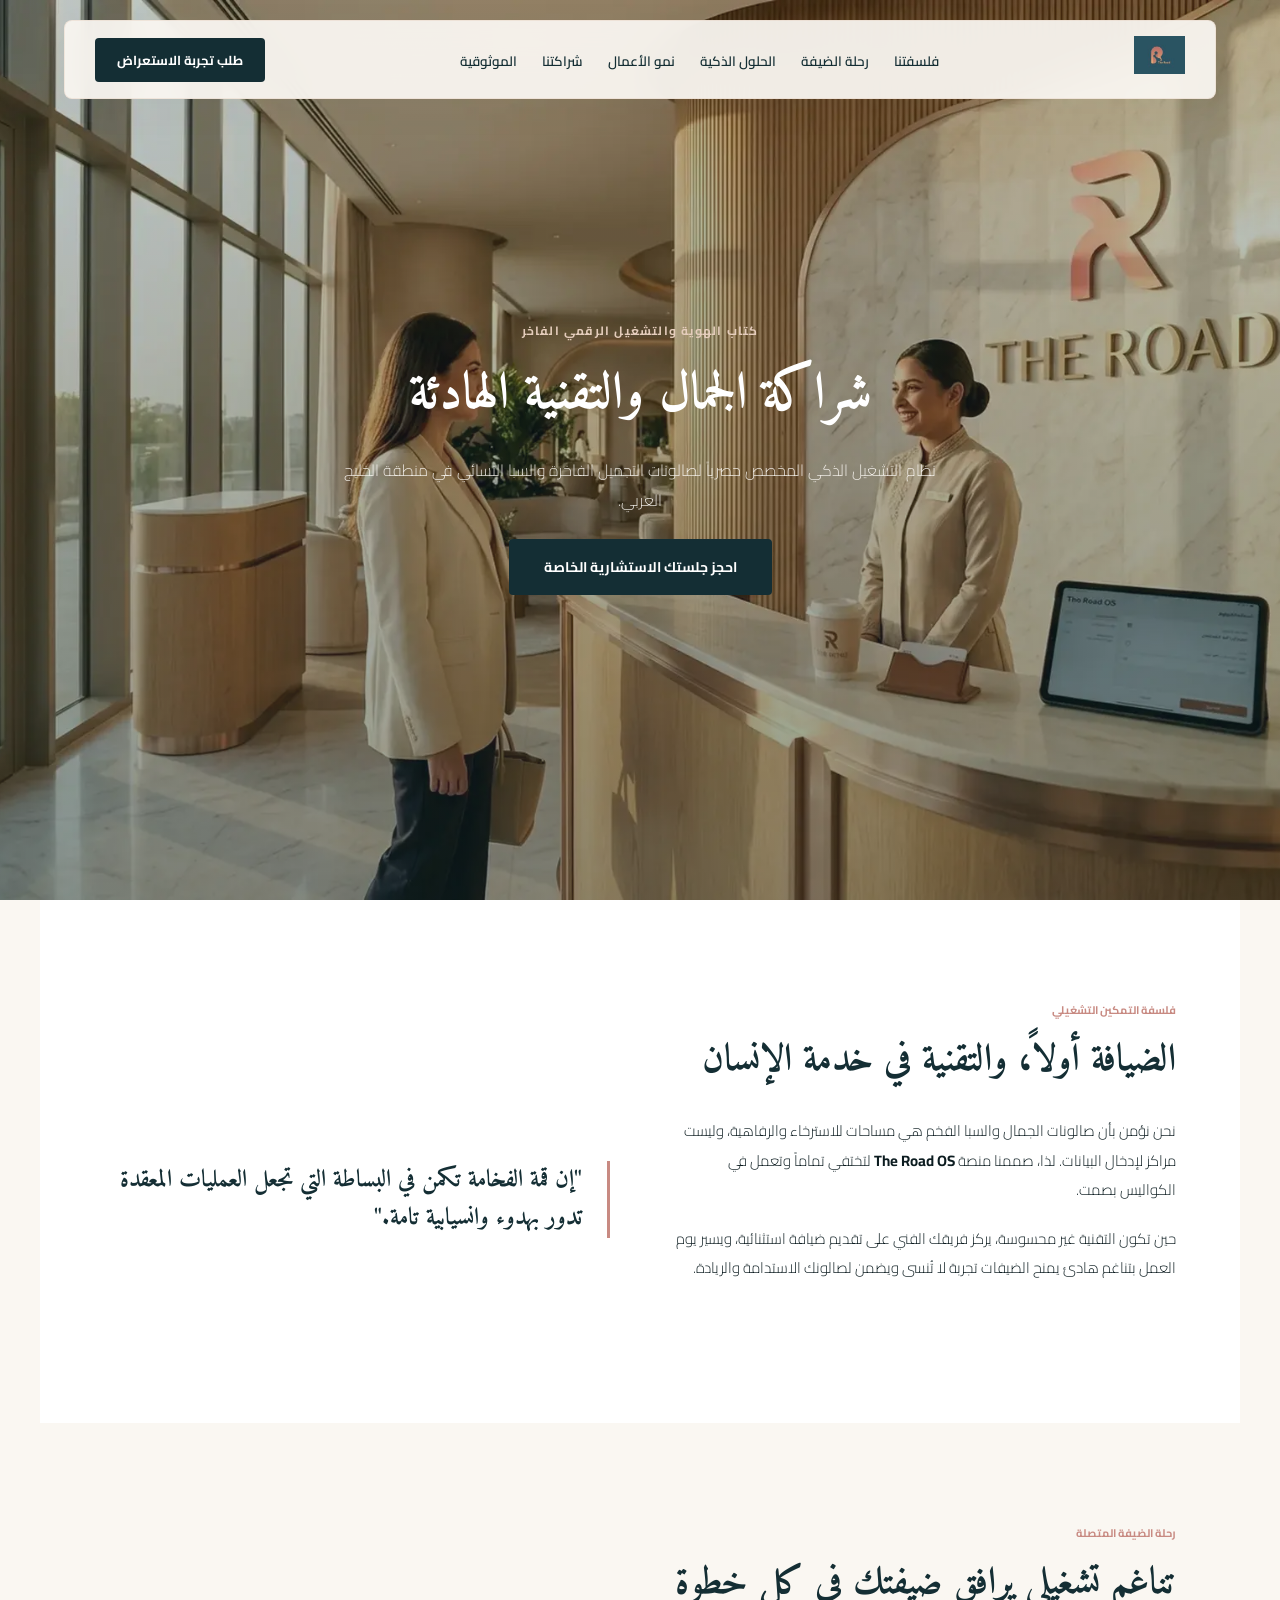
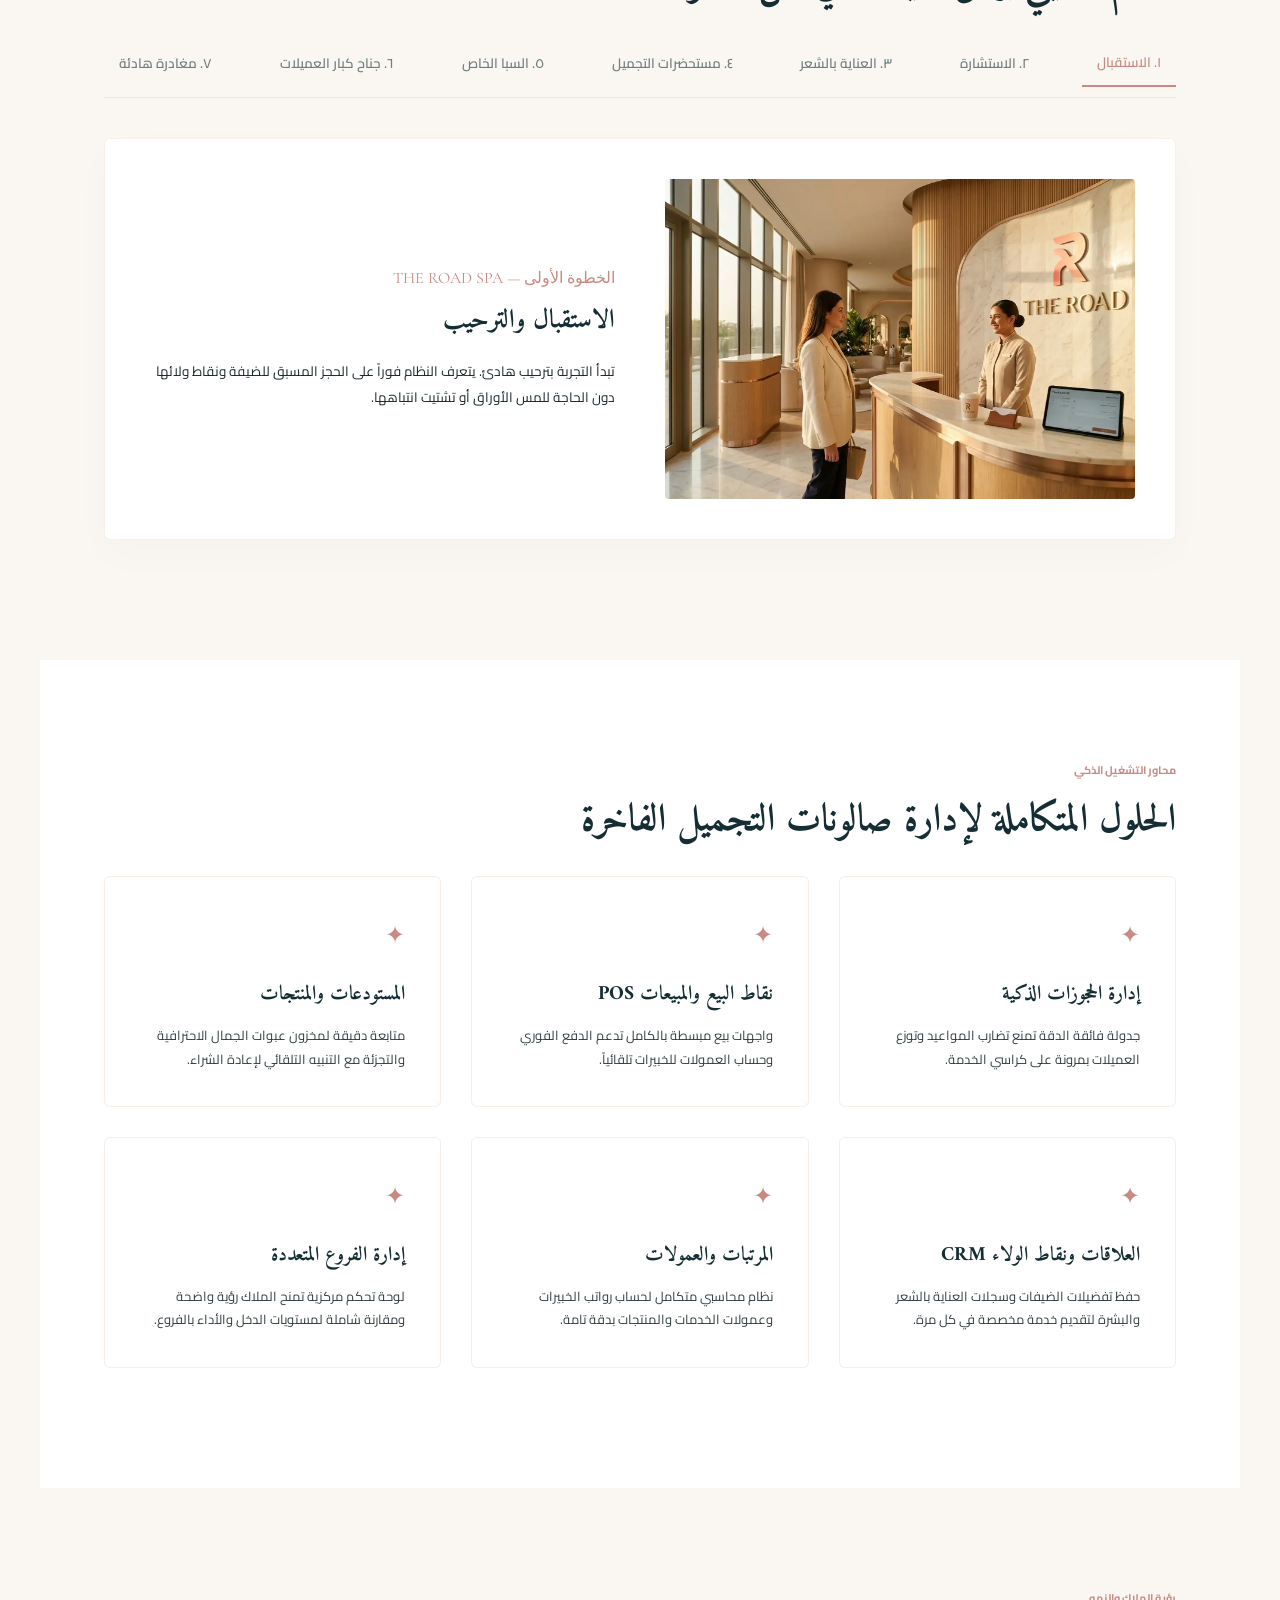
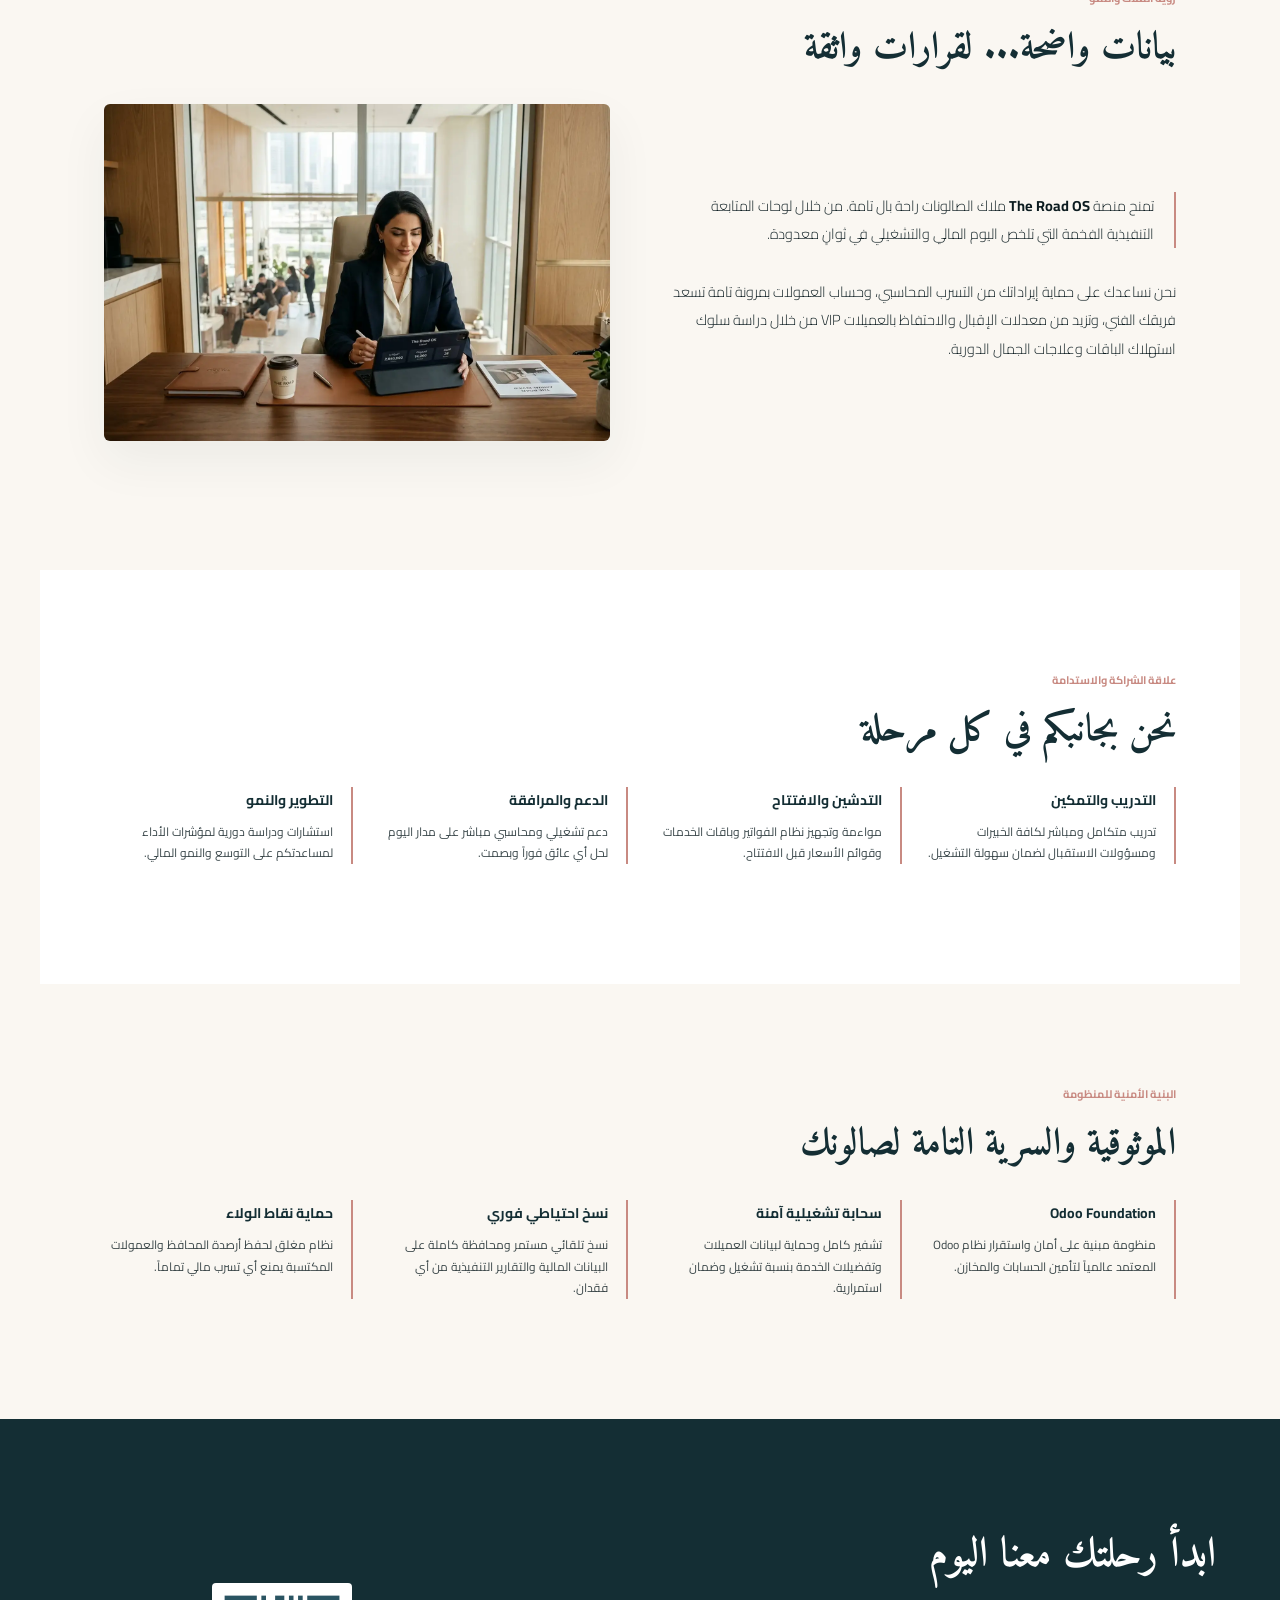
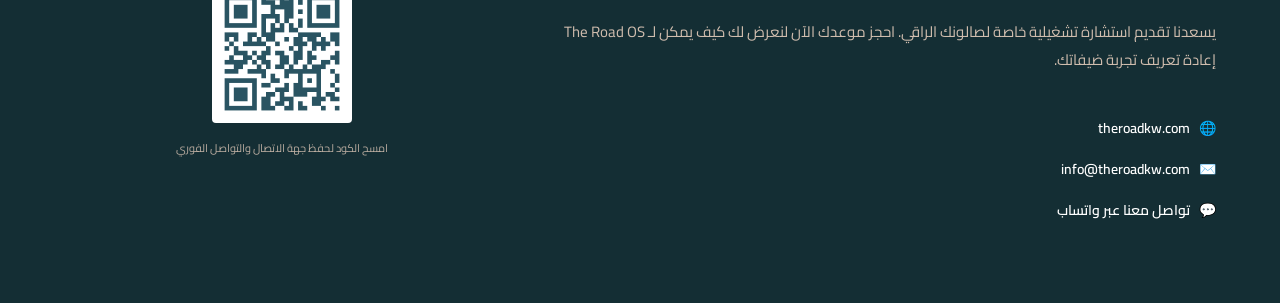
==== index.html @ 320a29df "Initialize The Road OS Release Candidate 1 and Brand Book" ====
<!DOCTYPE html>
<html lang="ar" dir="rtl">
<head>
  <meta charset="UTF-8">
  <title>منصة الطريق | The Road OS — الحل التقني الفاخر لإدارة الصالونات</title>
  <meta name="viewport" content="width=device-width, initial-scale=1.0">
  <meta name="description" content="منصة الطريق (The Road OS) هي الشريك التشغيلي والتقني الفاخر المخصص حصرياً لصالونات التجميل الراقية ومراكز السبا النسائية في الخليج.">
  <link rel="stylesheet" href="style.css">
</head>
<body>

  <!-- FLOATING NAVIGATION HEADER -->
  <header class="site-header">
    <a href="#" class="logo-link">
      <img src="assets/logo.jpg" alt="منصة الطريق (The Road Logo)">
    </a>
    
    <nav>
      <ul class="nav-menu">
        <li><a href="#philosophy" class="nav-link">فلسفتنا</a></li>
        <li><a href="#journey" class="nav-link">رحلة الضيفة</a></li>
        <li><a href="#solutions" class="nav-link">الحلول الذكية</a></li>
        <li><a href="#growth" class="nav-link">نمو الأعمال</a></li>
        <li><a href="#partnership" class="nav-link">شراكتنا</a></li>
        <li><a href="#trust" class="nav-link">الموثوقية</a></li>
      </ul>
    </nav>
    
    <a href="#contact" class="cta-btn">طلب تجربة الاستعراض</a>
  </header>

  <!-- 01 | LANDING HERO -->
  <section class="hero-section">
    <img src="assets/hero/the_road_flagship_reception_master.webp" alt="The Road Flagship Lobby" class="hero-bg-img">
    <div class="hero-overlay"></div>
    
    <div class="hero-content-box">
      <div class="hero-badge">كتاب الهوية والتشغيل الرقمي الفاخر</div>
      <h1 class="hero-title">شراكة الجمال والتقنية الهادئة</h1>
      <p class="hero-subtitle">
        نظام التشغيل الذكي المخصص حصرياً لصالونات التجميل الفاخرة والسبا النسائي في منطقة الخليج العربي.
      </p>
      <a href="#contact" class="cta-btn" style="padding: 15px 35px; font-size: 14px;">احجز جلستك الاستشارية الخاصة</a>
    </div>
  </section>

  <!-- 02 | OUR PHILOSOPHY -->
  <section id="philosophy" class="section-wrapper" style="background-color: var(--color-white);">
    <span class="section-badge">فلسفة التمكين التشغيلي</span>
    <h2 class="section-title">الضيافة أولاً، والتقنية في خدمة الإنسان</h2>
    
    <div class="philosophy-layout">
      <div class="philosophy-text-block">
        <p>
          نحن نؤمن بأن صالونات الجمال والسبا الفخم هي مساحات للاسترخاء والرفاهية، وليست مراكز لإدخال البيانات. لذا، صممنا منصة <strong>The Road OS</strong> لتختفي تماماً وتعمل في الكواليس بصمت.
        </p>
        <p>
          حين تكون التقنية غير محسوسة، يركز فريقك الفني على تقديم ضيافة استثنائية، ويسير يوم العمل بتناغم هادئ يمنح الضيفات تجربة لا تُنسى ويضمن لصالونك الاستدامة والريادة.
        </p>
      </div>
      
      <div class="philosophy-text-block">
        <p class="philosophy-quote">
          "إن قمة الفخامة تكمن في البساطة التي تجعل العمليات المعقدة تدور بهدوء وانسيابية تامة."
        </p>
      </div>
    </div>
  </section>

  <!-- 03 | GUEST JOURNEY -->
  <section id="journey" class="section-wrapper">
    <span class="section-badge">رحلة الضيفة المتصلة</span>
    <h2 class="section-title">تناغم تشغيلي يرافق ضيفتك في كل خطوة</h2>
    
    <!-- INTERACTIVE SELECTORS -->
    <div class="journey-tabs-nav">
      <button class="journey-tab-btn active" onclick="showJourneyStep(1)">١. الاستقبال</button>
      <button class="journey-tab-btn" onclick="showJourneyStep(2)">٢. الاستشارة</button>
      <button class="journey-tab-btn" onclick="showJourneyStep(3)">٣. العناية بالشعر</button>
      <button class="journey-tab-btn" onclick="showJourneyStep(4)">٤. مستحضرات التجميل</button>
      <button class="journey-tab-btn" onclick="showJourneyStep(5)">٥. السبا الخاص</button>
      <button class="journey-tab-btn" onclick="showJourneyStep(6)">٦. جناح كبار العميلات</button>
      <button class="journey-tab-btn" onclick="showJourneyStep(7)">٧. مغادرة هادئة</button>
    </div>
    
    <!-- DYNAMIC CARD VIEW -->
    <div class="journey-content-card" id="journey-card">
      <img src="assets/hero/the_road_flagship_reception_master.webp" alt="Lobby Step" class="journey-card-img" id="journey-img">
      <div class="journey-card-text">
        <span class="journey-card-step-num" id="journey-num">الخطوة الأولى — THE ROAD SPA</span>
        <h3 class="journey-card-title" id="journey-title">الاستقبال والترحيب</h3>
        <p class="journey-card-desc" id="journey-desc">
          تبدأ التجربة بترحيب هادئ. يتعرف النظام فوراً على الحجز المسبق للضيفة ونقاط ولائها دون الحاجة للمس الأوراق أو تشتيت انتباهها.
        </p>
      </div>
    </div>
  </section>

  <!-- 04 | SOLUTIONS -->
  <section id="solutions" class="section-wrapper" style="background-color: var(--color-white);">
    <span class="section-badge">محاور التشغيل الذكي</span>
    <h2 class="section-title">الحلول المتكاملة لإدارة صالونات التجميل الفاخرة</h2>
    
    <div class="solutions-grid">
      <div class="solution-card">
        <span class="solution-icon">✦</span>
        <h3 class="solution-card-title">إدارة الحجوزات الذكية</h3>
        <p class="solution-card-desc">جدولة فائقة الدقة تمنع تضارب المواعيد وتوزع العميلات بمرونة على كراسي الخدمة.</p>
      </div>
      <div class="solution-card">
        <span class="solution-icon">✦</span>
        <h3 class="solution-card-title">نقاط البيع والمبيعات POS</h3>
        <p class="solution-card-desc">واجهات بيع مبسطة بالكامل تدعم الدفع الفوري وحساب العمولات للخبيرات تلقائياً.</p>
      </div>
      <div class="solution-card">
        <span class="solution-icon">✦</span>
        <h3 class="solution-card-title">المستودعات والمنتجات</h3>
        <p class="solution-card-desc">متابعة دقيقة لمخزون عبوات الجمال الاحترافية والتجزئة مع التنبيه التلقائي لإعادة الشراء.</p>
      </div>
      <div class="solution-card">
        <span class="solution-icon">✦</span>
        <h3 class="solution-card-title">العلاقات ونقاط الولاء CRM</h3>
        <p class="solution-card-desc">حفظ تفضيلات الضيفات وسجلات العناية بالشعر والبشرة لتقديم خدمة مخصصة في كل مرة.</p>
      </div>
      <div class="solution-card">
        <span class="solution-icon">✦</span>
        <h3 class="solution-card-title">المرتبات والعمولات</h3>
        <p class="solution-card-desc">نظام محاسبي متكامل لحساب رواتب الخبيرات وعمولات الخدمات والمنتجات بدقة تامة.</p>
      </div>
      <div class="solution-card">
        <span class="solution-icon">✦</span>
        <h3 class="solution-card-title">إدارة الفروع المتعددة</h3>
        <p class="solution-card-desc">لوحة تحكم مركزية تمنح الملاك رؤية واضحة ومقارنة شاملة لمستويات الدخل والأداء بالفروع.</p>
      </div>
    </div>
  </section>

  <!-- 05 | BUSINESS GROWTH -->
  <section id="growth" class="section-wrapper">
    <span class="section-badge">رؤية الملاك والنمو</span>
    <h2 class="section-title">بيانات واضحة... لقرارات واثقة</h2>
    
    <div class="growth-layout">
      <div class="growth-text-block">
        <div class="growth-story">
          <p>
            تمنح منصة <strong>The Road OS</strong> ملاك الصالونات راحة بال تامة. من خلال لوحات المتابعة التنفيذية الفخمة التي تلخص اليوم المالي والتشغيلي في ثوانٍ معدودة.
          </p>
        </div>
        <p>
          نحن نساعدك على حماية إيراداتك من التسرب المحاسبي، وحساب العمولات بمرونة تامة تسعد فريقك الفني، وتزيد من معدلات الإقبال والاحتفاظ بالعميلات VIP من خلال دراسة سلوك استهلاك الباقات وعلاجات الجمال الدورية.
        </p>
      </div>
      
      <div class="growth-text-block">
        <img src="assets/hero/TR_HERO_04_Executive_Review_v1.webp" alt="The Road Executive Dashboard Review" style="width: 100%; border-radius: 6px; box-shadow: 0 20px 50px rgba(20, 46, 52, 0.06);">
      </div>
    </div>
  </section>

  <!-- 06 | PARTNERSHIP -->
  <section id="partnership" class="section-wrapper" style="background-color: var(--color-white);">
    <span class="section-badge">علاقة الشراكة والاستدامة</span>
    <h2 class="section-title">نحن بجانبكم في كل مرحلة</h2>
    
    <div class="blocks-grid">
      <div class="block-item">
        <h3 class="block-title">التدريب والتمكين</h3>
        <p class="block-desc">تدريب متكامل ومباشر لكافة الخبيرات ومسؤولات الاستقبال لضمان سهولة التشغيل.</p>
      </div>
      <div class="block-item">
        <h3 class="block-title">التدشين والافتتاح</h3>
        <p class="block-desc">مواءمة وتجهيز نظام الفواتير وباقات الخدمات وقوائم الأسعار قبل الافتتاح.</p>
      </div>
      <div class="block-item">
        <h3 class="block-title">الدعم والمرافقة</h3>
        <p class="block-desc">دعم تشغيلي ومحاسبي مباشر على مدار اليوم لحل أي عائق فوراً وبصمت.</p>
      </div>
      <div class="block-item">
        <h3 class="block-title">التطوير والنمو</h3>
        <p class="block-desc">استشارات ودراسة دورية لمؤشرات الأداء لمساعدتكم على التوسع والنمو المالي.</p>
      </div>
    </div>
  </section>

  <!-- 07 | TRUST -->
  <section id="trust" class="section-wrapper">
    <span class="section-badge">البنية الأمنية للمنظومة</span>
    <h2 class="section-title">الموثوقية والسرية التامة لصالونك</h2>
    
    <div class="blocks-grid">
      <div class="block-item">
        <h3 class="block-title">Odoo Foundation</h3>
        <p class="block-desc">منظومة مبنية على أمان واستقرار نظام Odoo المعتمد عالمياً لتأمين الحسابات والمخازن.</p>
      </div>
      <div class="block-item">
        <h3 class="block-title">سحابة تشغيلية آمنة</h3>
        <p class="block-desc">تشفير كامل وحماية لبيانات العميلات وتفضيلات الخدمة بنسبة تشغيل وضمان استمرارية.</p>
      </div>
      <div class="block-item">
        <h3 class="block-title">نسخ احتياطي فوري</h3>
        <p class="block-desc">نسخ تلقائي مستمر ومحافظة كاملة على البيانات المالية والتقارير التنفيذية من أي فقدان.</p>
      </div>
      <div class="block-item">
        <h3 class="block-title">حماية نقاط الولاء</h3>
        <p class="block-desc">نظام مغلق لحفظ أرصدة المحافظ والعمولات المكتسبة يمنع أي تسرب مالي تماماً.</p>
      </div>
    </div>
  </section>

  <!-- 08 | CONTACT FOOTER -->
  <footer id="contact" class="contact-section">
    <div class="contact-layout">
      <div class="contact-info-side">
        <h2 class="contact-title">ابدأ رحلتك معنا اليوم</h2>
        <p class="contact-subtitle">
          يسعدنا تقديم استشارة تشغيلية خاصة لصالونك الراقي. احجز موعدك الآن لنعرض لك كيف يمكن لـ The Road OS إعادة تعريف تجربة ضيفاتك.
        </p>
        
        <div class="contact-channels">
          <a href="https://theroadkw.com" class="contact-channel-item" target="_blank">
            🌐 &nbsp; theroadkw.com
          </a>
          <a href="mailto:info@theroadkw.com" class="contact-channel-item">
            ✉️ &nbsp; info@theroadkw.com
          </a>
          <a href="https://wa.me/9651234567" class="contact-channel-item" target="_blank">
            💬 &nbsp; تواصل معنا عبر واتساب
          </a>
        </div>
      </div>
      
      <div class="qr-side">
        <img src="assets/qr.png" alt="The Road Official Contact QR" class="contact-qr-img">
        <span class="qr-caption">امسح الكود لحفظ جهة الاتصال والتواصل الفوري</span>
      </div>
    </div>
  </footer>

  <!-- INTERACTIVE JS FOR SELECTING STEPS -->
  <script>
    const stepsData = {
      1: {
        num: 'الخطوة الأولى — THE ROAD SPA',
        title: 'الاستقبال والترحيب',
        desc: 'تبدأ التجربة بترحيب هادئ. يتعرف النظام فوراً على الحجز المسبق للضيفة ونقاط ولائها دون الحاجة للمس الأوراق أو تشتيت انتباهها.',
        img: 'assets/hero/the_road_flagship_reception_master.webp'
      },
      2: {
        num: 'الخطوة الثانية — THE ROAD CARE',
        title: 'الاستشارة والتقييم',
        desc: 'مراجعة سرية لتفضيلات الضيفة وعلاجات الجمال السابقة وسجلات صحة الشعر على جهاز الأيباد المحمول الخاص بمسؤولة الاستشارة.',
        img: 'assets/details/TR_Detail_03_Welcome_Folder.webp'
      },
      3: {
        num: 'الخطوة الثالثة — THE ROAD PROFESSIONAL',
        title: 'العناية الفائقة بالشعر',
        desc: 'أثناء الخدمة، يتابع مصفف الشعر تفاصيل العلاج ومستحضرات العناية بالشعر المناسبة من خلال المنظومة الرقمية غير المحسوسة.',
        img: 'assets/hero/the_road_signature_operations_master.webp'
      },
      4: {
        num: 'الخطوة الرابعة — THE ROAD BEAUTY',
        title: 'مستحضرات التجميل والعناية بالبشرة',
        desc: 'خبيرات التجميل يطلعن على تفضيلات الألوان والمنتجات التي تلائم بشرة الضيفة، لتقديم تجربة علاج متكاملة ومترابطة.',
        img: 'assets/hero/TR_HERO_05_Retail_Experience_v1.webp'
      },
      5: {
        num: 'الخطوة الخامسة — THE ROAD SPA',
        title: 'الاسترخاء في السبا النسائي',
        desc: 'جدولة دقيقة وسلسة للمساج وعلاجات الجسد تضمن للضيفة الدخول الفوري لغرف السبا دون انتظار أو احتكاك تشغيلي.',
        img: 'assets/hero/TR_HERO_03_VIP_Beauty_Suite_v1.webp'
      },
      6: {
        num: 'الخطوة السادسة — THE ROAD VIP',
        title: 'جناح كبار العميلات VIP',
        desc: 'خصوصية تامة واستثنائية لكبار العميلات في غرف تجميل مغلقة متصلة بكافة الخدمات، مع إمكانية تحديث باقة العضوية تلقائياً.',
        img: 'assets/hero/TR_HERO_03_VIP_Beauty_Suite_v1.webp'
      },
      7: {
        num: 'الخطوة السابعة — THE ROAD CARE',
        title: 'مغادرة هادئة ودفع آمن',
        desc: 'دفع سلس دون تعقيد أو طوابير طويلة. يتلقى النظام الدفع ويرسل الفاتورة إلكترونياً، مع وداع راقٍ يدعوها للزيارة القادمة.',
        img: 'assets/hero/the_road_flagship_reception_master.webp'
      }
    };

    function showJourneyStep(stepId) {
      // Toggle tab buttons
      const buttons = document.querySelectorAll('.journey-tab-btn');
      buttons.forEach((btn, idx) => {
        if (idx === (stepId - 1)) {
          btn.classList.add('active');
        } else {
          btn.classList.remove('active');
        }
      });

      // Update card content
      const data = stepsData[stepId];
      document.getElementById('journey-img').src = data.img;
      document.getElementById('journey-num').innerText = data.num;
      document.getElementById('journey-title').innerText = data.title;
      document.getElementById('journey-desc').innerText = data.desc;
    }
  </script>
</body>
</html>
---- style.css ----
@import url('https://fonts.googleapis.com/css2?family=Amiri:ital,wght@0,400;0,700;1,400;1,700&family=Cairo:wght@300;400;500;600;700;800;900&family=Cormorant+Garamond:ital,wght@0,300;0,400;0,500;0,600;0,700;1,300&display=swap');

:root {
  --color-teal: #142e34;
  --color-teal-dark: #0c1c20;
  --color-teal-light: #20454e;
  --color-rose-gold: #c88a82;
  --color-champagne: #e5cdbc;
  --color-warm-beige: #faf7f2;
  --color-ivory: #fafafa;
  --color-white: #ffffff;
  --font-serif: 'Amiri', serif;
  --font-sans: 'Cairo', sans-serif;
  --font-display: 'Cormorant Garamond', serif;
}

* {
  box-sizing: border-box;
  margin: 0;
  padding: 0;
}

html {
  scroll-behavior: smooth;
}

body {
  font-family: var(--font-sans);
  background-color: var(--color-warm-beige);
  color: var(--color-teal-dark);
  direction: rtl;
  text-align: right;
  -webkit-font-smoothing: antialiased;
  overflow-x: hidden;
}

/* --- NAVIGATION HEADER --- */
.site-header {
  position: fixed;
  top: 20px;
  left: 50%;
  transform: translateX(-50%);
  width: 90%;
  max-width: 1200px;
  background: rgba(250, 247, 242, 0.94);
  border: 1px solid rgba(229, 205, 188, 0.4);
  backdrop-filter: blur(15px);
  -webkit-backdrop-filter: blur(15px);
  border-radius: 8px;
  padding: 15px 30px;
  z-index: 1000;
  display: flex;
  justify-content: space-between;
  align-items: center;
  box-shadow: 0 10px 40px rgba(20, 46, 52, 0.04);
}

.logo-link img {
  height: 38px;
  width: auto;
  object-fit: contain;
}

.nav-menu {
  display: flex;
  gap: 25px;
  list-style: none;
}

.nav-link {
  font-family: var(--font-sans);
  font-size: 13.5px;
  font-weight: 600;
  color: var(--color-teal);
  text-decoration: none;
  transition: color 0.3s ease;
}

.nav-link:hover {
  color: var(--color-rose-gold);
}

.cta-btn {
  background-color: var(--color-teal);
  color: var(--color-white);
  border: none;
  padding: 10px 22px;
  border-radius: 4px;
  font-family: var(--font-sans);
  font-size: 13px;
  font-weight: 700;
  text-decoration: none;
  cursor: pointer;
  transition: background-color 0.3s ease, transform 0.2s ease;
}

.cta-btn:hover {
  background-color: var(--color-teal-light);
  transform: translateY(-1px);
}

/* --- LANDING HERO --- */
.hero-section {
  position: relative;
  height: 100vh;
  width: 100%;
  display: flex;
  align-items: center;
  justify-content: center;
  overflow: hidden;
}

.hero-bg-img {
  position: absolute;
  top: 0;
  left: 0;
  width: 100%;
  height: 100%;
  object-fit: cover;
  z-index: 1;
}

.hero-overlay {
  position: absolute;
  top: 0;
  left: 0;
  width: 100%;
  height: 100%;
  background: linear-gradient(
    180deg,
    rgba(20, 46, 52, 0.25) 0%,
    rgba(20, 46, 52, 0.45) 100%
  );
  z-index: 2;
}

.hero-content-box {
  position: relative;
  z-index: 10;
  text-align: center;
  max-width: 800px;
  padding: 20px;
}

.hero-badge {
  font-family: var(--font-sans);
  font-size: 12px;
  font-weight: 700;
  letter-spacing: 0.1em;
  color: var(--color-champagne);
  margin-bottom: 20px;
  text-transform: uppercase;
}

.hero-title {
  font-family: var(--font-serif);
  font-size: 52px;
  font-weight: 700;
  line-height: 1.3;
  color: var(--color-white);
  margin-bottom: 25px;
}

.hero-subtitle {
  font-family: var(--font-sans);
  font-size: 16px;
  font-weight: 300;
  line-height: 1.9;
  color: var(--color-warm-beige);
  opacity: 0.9;
  margin-bottom: 35px;
  max-width: 600px;
  margin-left: auto;
  margin-right: auto;
}

/* --- EDITORIAL SECTIONS (COMMON) --- */
.section-wrapper {
  padding: 100px 5% 120px 5%;
  max-width: 1200px;
  margin: 0 auto;
}

.section-badge {
  font-family: var(--font-sans);
  font-size: 11px;
  font-weight: 700;
  color: var(--color-rose-gold);
  margin-bottom: 15px;
  display: block;
}

.section-title {
  font-family: var(--font-serif);
  font-size: 38px;
  font-weight: 700;
  color: var(--color-teal);
  margin-bottom: 30px;
  line-height: 1.35;
}

/* --- OUR PHILOSOPHY --- */
.philosophy-layout {
  display: grid;
  grid-template-columns: 1fr 1fr;
  gap: 60px;
  align-items: center;
}

.philosophy-text-block {
  font-family: var(--font-sans);
  font-size: 15px;
  line-height: 1.95;
  color: var(--color-teal-dark);
  font-weight: 300;
}

.philosophy-text-block p {
  margin-bottom: 20px;
}

.philosophy-quote {
  font-family: var(--font-serif);
  font-size: 24px;
  line-height: 1.6;
  color: var(--color-teal);
  font-weight: 700;
  border-right: 3px solid var(--color-rose-gold);
  padding-right: 25px;
}

/* --- GUEST JOURNEY --- */
.journey-tabs-nav {
  display: flex;
  justify-content: space-between;
  border-bottom: 1px solid rgba(20, 46, 52, 0.08);
  margin-bottom: 40px;
  overflow-x: auto;
  padding-bottom: 10px;
}

.journey-tab-btn {
  font-family: var(--font-sans);
  font-size: 13.5px;
  font-weight: 600;
  color: var(--color-teal);
  opacity: 0.6;
  background: none;
  border: none;
  padding: 10px 15px;
  cursor: pointer;
  white-space: nowrap;
  transition: all 0.3s ease;
}

.journey-tab-btn.active, .journey-tab-btn:hover {
  opacity: 1;
  color: var(--color-rose-gold);
  border-bottom: 2px solid var(--color-rose-gold);
}

.journey-content-card {
  display: grid;
  grid-template-columns: 1fr 1fr;
  gap: 50px;
  background-color: var(--color-white);
  border: 1px solid rgba(229, 205, 188, 0.3);
  padding: 40px;
  border-radius: 6px;
  box-shadow: 0 15px 45px rgba(20, 46, 52, 0.02);
}

.journey-card-img {
  width: 100%;
  height: 320px;
  object-fit: cover;
  border-radius: 4px;
}

.journey-card-text {
  display: flex;
  flex-direction: column;
  justify-content: center;
}

.journey-card-step-num {
  font-family: var(--font-display);
  font-size: 16px;
  color: var(--color-rose-gold);
  margin-bottom: 10px;
}

.journey-card-title {
  font-family: var(--font-serif);
  font-size: 26px;
  color: var(--color-teal);
  margin-bottom: 15px;
}

.journey-card-desc {
  font-family: var(--font-sans);
  font-size: 13.5px;
  line-height: 1.95;
  color: var(--color-teal-dark);
  opacity: 0.95;
}

/* --- SOLUTIONS GRID --- */
.solutions-grid {
  display: grid;
  grid-template-columns: repeat(auto-fit, minmax(280px, 1fr));
  gap: 30px;
}

.solution-card {
  background-color: var(--color-white);
  border: 1px solid rgba(229, 205, 188, 0.35);
  padding: 35px;
  border-radius: 6px;
  transition: transform 0.3s ease, box-shadow 0.3s ease;
}

.solution-card:hover {
  transform: translateY(-4px);
  box-shadow: 0 20px 40px rgba(20, 46, 52, 0.05);
}

.solution-icon {
  font-size: 24px;
  color: var(--color-rose-gold);
  margin-bottom: 20px;
  display: block;
}

.solution-card-title {
  font-family: var(--font-serif);
  font-size: 20px;
  color: var(--color-teal);
  margin-bottom: 12px;
}

.solution-card-desc {
  font-family: var(--font-sans);
  font-size: 13px;
  line-height: 1.8;
  color: var(--color-teal-dark);
  opacity: 0.85;
}

/* --- BUSINESS GROWTH --- */
.growth-layout {
  display: grid;
  grid-template-columns: 1fr 1fr;
  gap: 60px;
  align-items: center;
}

.growth-text-block {
  font-family: var(--font-sans);
  font-size: 14.5px;
  line-height: 1.95;
  color: var(--color-teal-dark);
  font-weight: 300;
}

.growth-story {
  border-right: 2px solid var(--color-rose-gold);
  padding-right: 20px;
  margin-bottom: 30px;
}

/* --- PARTNERSHIP & TRUST BLOCKS --- */
.blocks-grid {
  display: grid;
  grid-template-columns: repeat(4, 1fr);
  gap: 25px;
}

.block-item {
  border-right: 2px solid var(--color-rose-gold);
  padding-right: 18px;
}

.block-title {
  font-family: var(--font-sans);
  font-size: 14px;
  font-weight: 700;
  color: var(--color-teal);
  margin-bottom: 8px;
}

.block-desc {
  font-family: var(--font-sans);
  font-size: 12px;
  line-height: 1.8;
  color: var(--color-teal-dark);
  opacity: 0.8;
}

/* --- CONTACT FOOTER --- */
.contact-section {
  background-color: var(--color-teal);
  color: var(--color-white);
  padding: 100px 5% 80px 5%;
}

.contact-layout {
  max-width: 1200px;
  margin: 0 auto;
  display: grid;
  grid-template-columns: 1.2fr 0.8fr;
  gap: 60px;
  align-items: center;
}

.contact-info-side {
  display: flex;
  flex-direction: column;
}

.contact-title {
  font-family: var(--font-serif);
  font-size: 42px;
  margin-bottom: 25px;
  color: var(--color-white);
}

.contact-subtitle {
  font-family: var(--font-sans);
  font-size: 15px;
  line-height: 1.9;
  color: var(--color-champagne);
  opacity: 0.9;
  margin-bottom: 40px;
}

.contact-channels {
  display: flex;
  flex-direction: column;
  gap: 15px;
}

.contact-channel-item {
  font-family: var(--font-sans);
  font-size: 14px;
  font-weight: 600;
  color: var(--color-white);
  text-decoration: none;
  display: flex;
  align-items: center;
  gap: 12px;
}

.contact-channel-item:hover {
  color: var(--color-rose-gold);
}

.qr-side {
  display: flex;
  flex-direction: column;
  align-items: center;
  gap: 15px;
}

.contact-qr-img {
  width: 140px;
  height: 140px;
  background-color: var(--color-white);
  padding: 8px;
  border-radius: 4px;
}

.qr-caption {
  font-family: var(--font-sans);
  font-size: 11px;
  color: var(--color-champagne);
  opacity: 0.8;
}

/* --- MOBILE RESPONSIVE ADAPTABILITY --- */
@media (max-width: 992px) {
  .site-header {
    width: 95%;
    padding: 12px 20px;
  }
  .nav-menu {
    display: none; /* Auto collapse menu for mobile layout */
  }
  .philosophy-layout, .journey-content-card, .growth-layout, .contact-layout {
    grid-template-columns: 1fr;
    gap: 40px;
  }
  .blocks-grid {
    grid-template-columns: 1fr 1fr;
  }
  .hero-title {
    font-size: 38px;
  }
}

@media (max-width: 576px) {
  .blocks-grid {
    grid-template-columns: 1fr;
  }
  .hero-title {
    font-size: 32px;
  }
  .section-title {
    font-size: 28px;
  }
}

@media print {
  @page {
    size: A4 landscape;
    margin: 0;
  }
  body {
    background: none;
    padding: 0;
  }
  .site-header {
    display: none !important;
  }
  .hero-section, .section-wrapper, .contact-section {
    width: 297mm;
    height: 210mm;
    page-break-inside: avoid;
    page-break-after: always;
    padding: 40px 50px !important;
    margin: 0 !important;
    box-sizing: border-box;
    display: flex;
    flex-direction: column;
    justify-content: center;
  }
  .hero-section {
    position: relative;
    display: flex;
    align-items: center;
    justify-content: center;
  }
  .contact-section {
    background-color: var(--color-teal) !important;
    color: var(--color-white) !important;
    -webkit-print-color-adjust: exact;
    print-color-adjust: exact;
  }
}
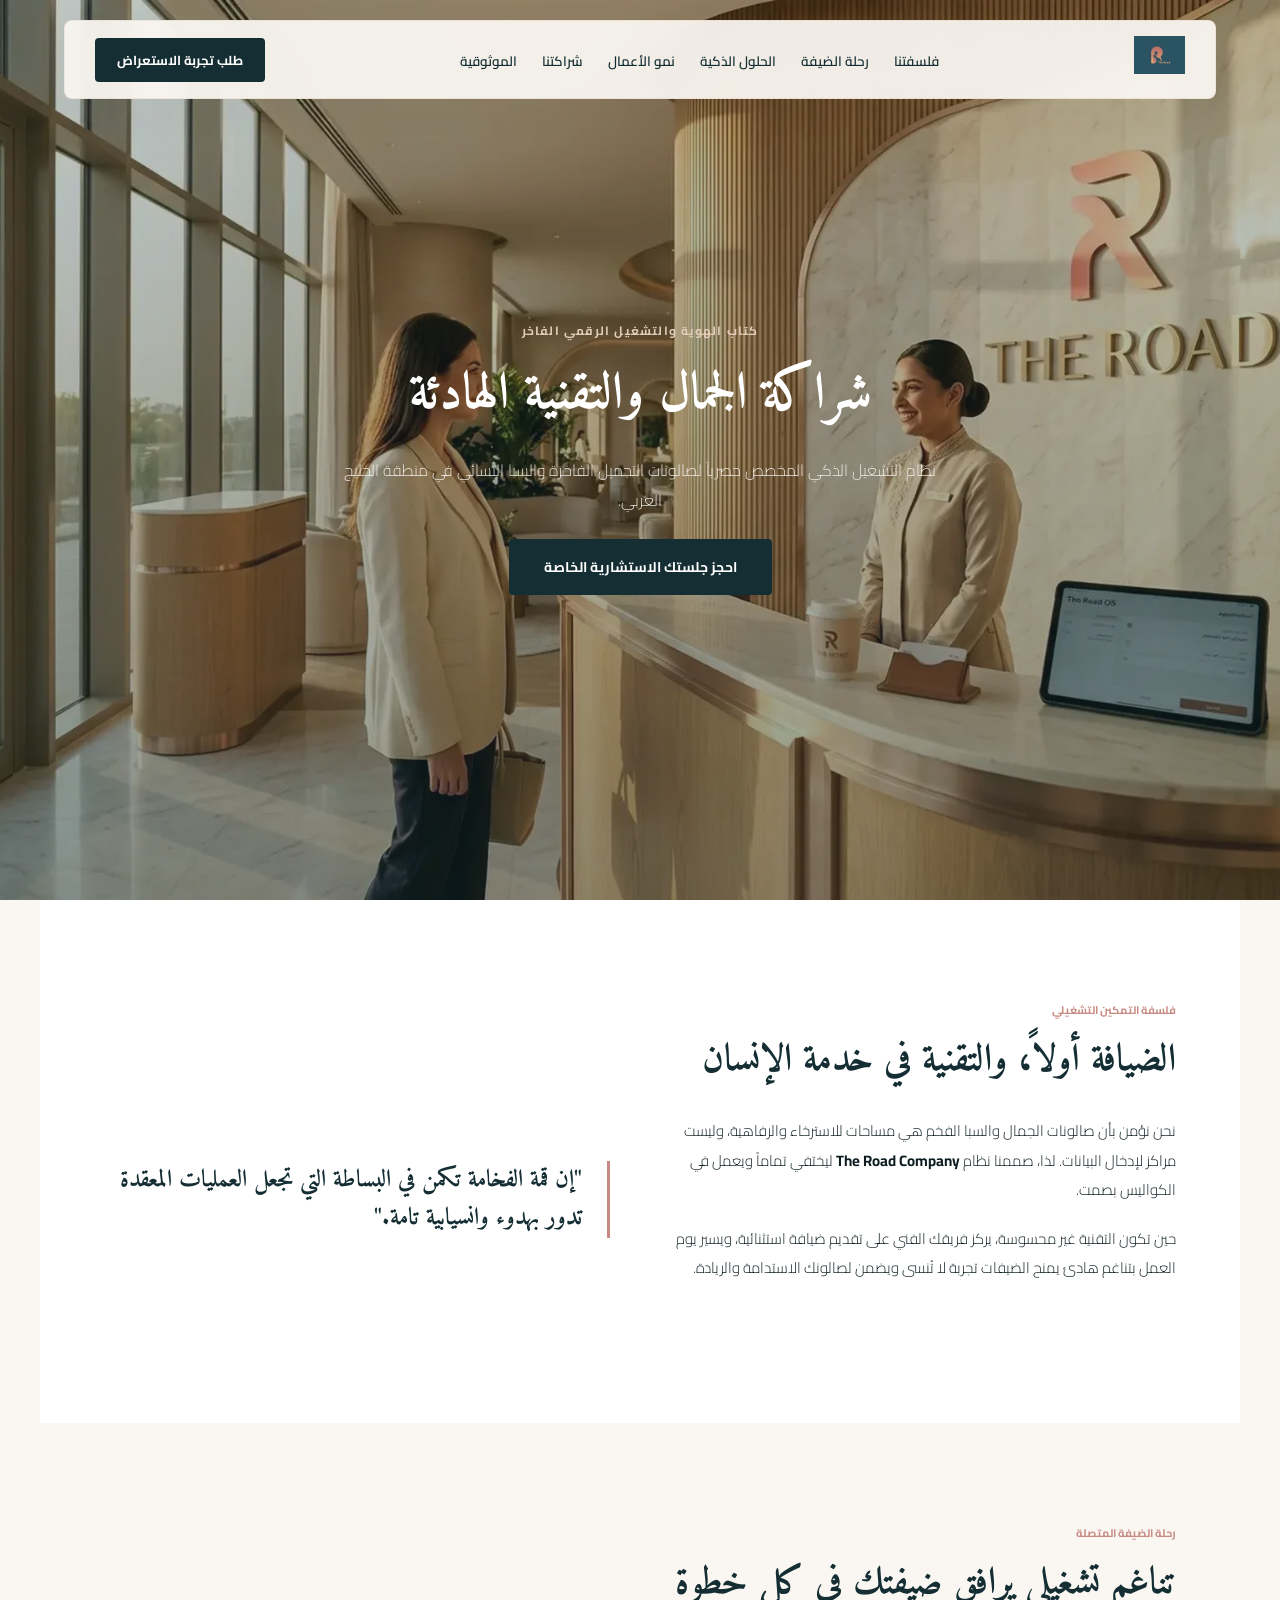
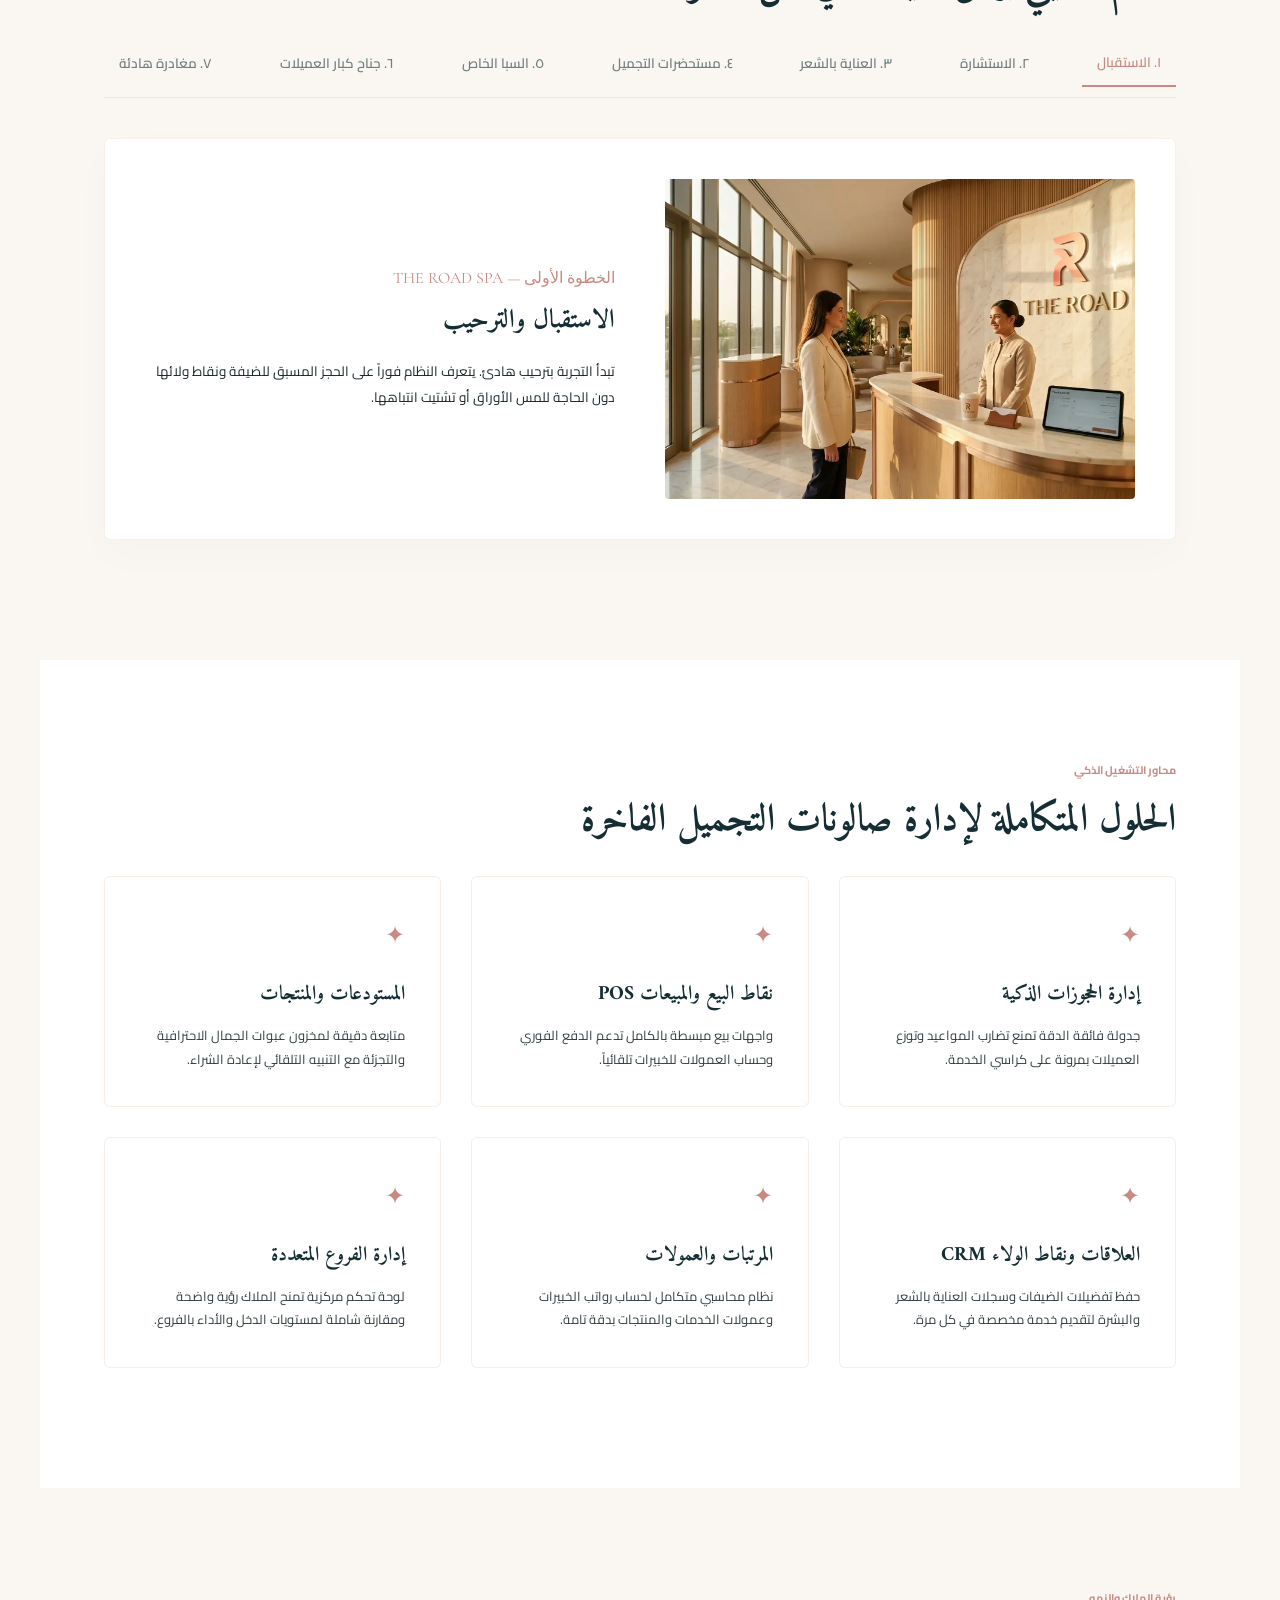
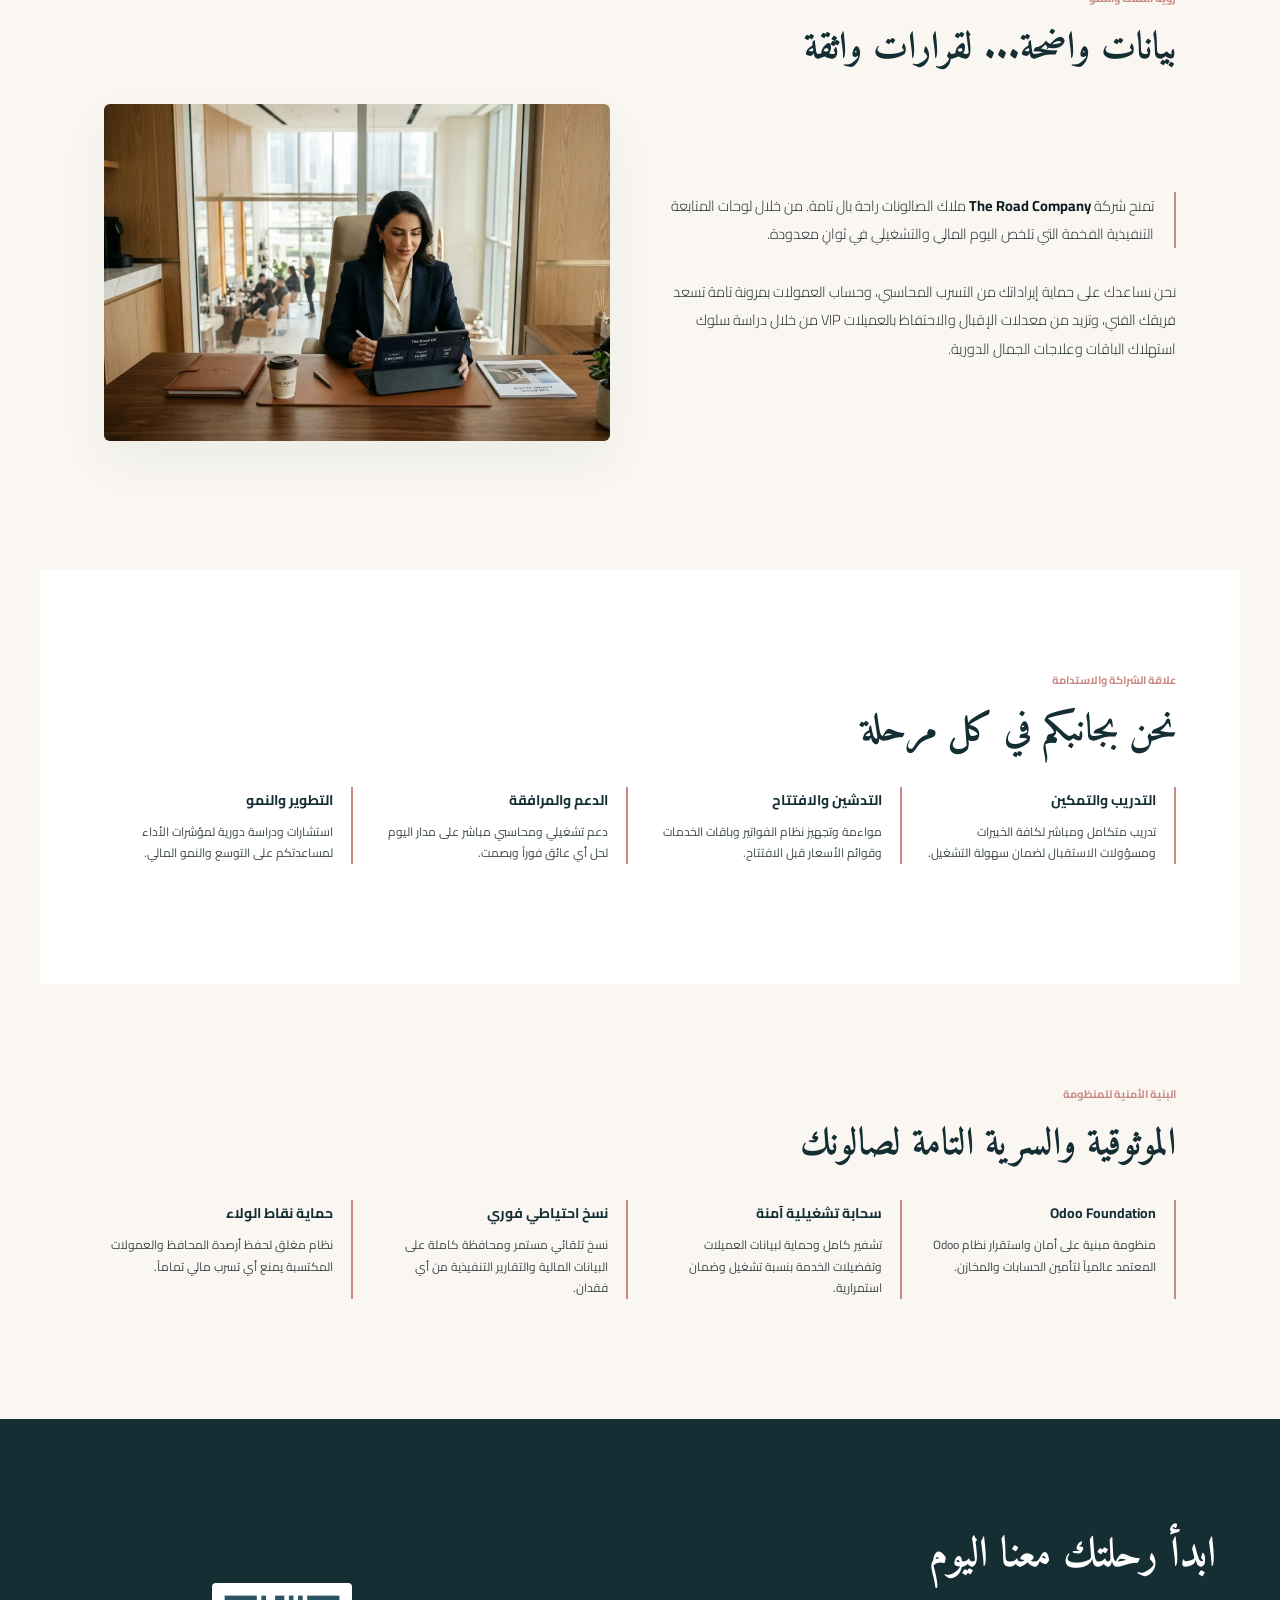
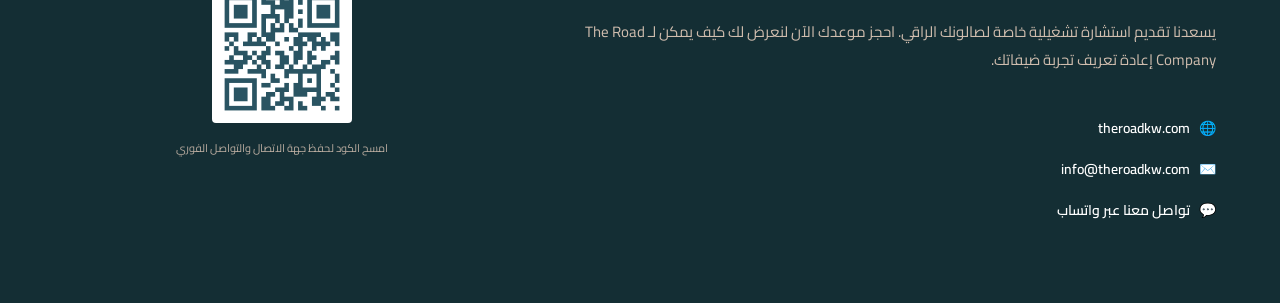
==== commit d996b13e: "Update branding names to شركة ذارود and The Road Company, removing all OS references" ====
--- a/index.html
+++ b/index.html
@@ -2,9 +2,9 @@
 <html lang="ar" dir="rtl">
 <head>
   <meta charset="UTF-8">
-  <title>منصة الطريق | The Road OS — الحل التقني الفاخر لإدارة الصالونات</title>
+  <title>شركة ذارود | The Road Company — الحل التقني الفاخر لإدارة الصالونات</title>
   <meta name="viewport" content="width=device-width, initial-scale=1.0">
-  <meta name="description" content="منصة الطريق (The Road OS) هي الشريك التشغيلي والتقني الفاخر المخصص حصرياً لصالونات التجميل الراقية ومراكز السبا النسائية في الخليج.">
+  <meta name="description" content="شركة ذارود (The Road Company) هي الشريك التشغيلي والتقني الفاخر المخصص حصرياً لصالونات التجميل الراقية ومراكز السبا النسائية في الخليج.">
   <link rel="stylesheet" href="style.css">
 </head>
 <body>
@@ -12,7 +12,7 @@
   <!-- FLOATING NAVIGATION HEADER -->
   <header class="site-header">
     <a href="#" class="logo-link">
-      <img src="assets/logo.jpg" alt="منصة الطريق (The Road Logo)">
+      <img src="assets/logo.jpg" alt="شركة ذارود (The Road Logo)">
     </a>
     
     <nav>
@@ -52,7 +52,7 @@
     <div class="philosophy-layout">
       <div class="philosophy-text-block">
         <p>
-          نحن نؤمن بأن صالونات الجمال والسبا الفخم هي مساحات للاسترخاء والرفاهية، وليست مراكز لإدخال البيانات. لذا، صممنا منصة <strong>The Road OS</strong> لتختفي تماماً وتعمل في الكواليس بصمت.
+          نحن نؤمن بأن صالونات الجمال والسبا الفخم هي مساحات للاسترخاء والرفاهية، وليست مراكز لإدخال البيانات. لذا، صممنا نظام <strong>The Road Company</strong> ليختفي تماماً ويعمل في الكواليس بصمت.
         </p>
         <p>
           حين تكون التقنية غير محسوسة، يركز فريقك الفني على تقديم ضيافة استثنائية، ويسير يوم العمل بتناغم هادئ يمنح الضيفات تجربة لا تُنسى ويضمن لصالونك الاستدامة والريادة.
@@ -144,7 +144,7 @@
       <div class="growth-text-block">
         <div class="growth-story">
           <p>
-            تمنح منصة <strong>The Road OS</strong> ملاك الصالونات راحة بال تامة. من خلال لوحات المتابعة التنفيذية الفخمة التي تلخص اليوم المالي والتشغيلي في ثوانٍ معدودة.
+            تمنح شركة <strong>The Road Company</strong> ملاك الصالونات راحة بال تامة. من خلال لوحات المتابعة التنفيذية الفخمة التي تلخص اليوم المالي والتشغيلي في ثوانٍ معدودة.
           </p>
         </div>
         <p>
@@ -214,7 +214,7 @@
       <div class="contact-info-side">
         <h2 class="contact-title">ابدأ رحلتك معنا اليوم</h2>
         <p class="contact-subtitle">
-          يسعدنا تقديم استشارة تشغيلية خاصة لصالونك الراقي. احجز موعدك الآن لنعرض لك كيف يمكن لـ The Road OS إعادة تعريف تجربة ضيفاتك.
+          يسعدنا تقديم استشارة تشغيلية خاصة لصالونك الراقي. احجز موعدك الآن لنعرض لك كيف يمكن لـ The Road Company إعادة تعريف تجربة ضيفاتك.
         </p>
         
         <div class="contact-channels">
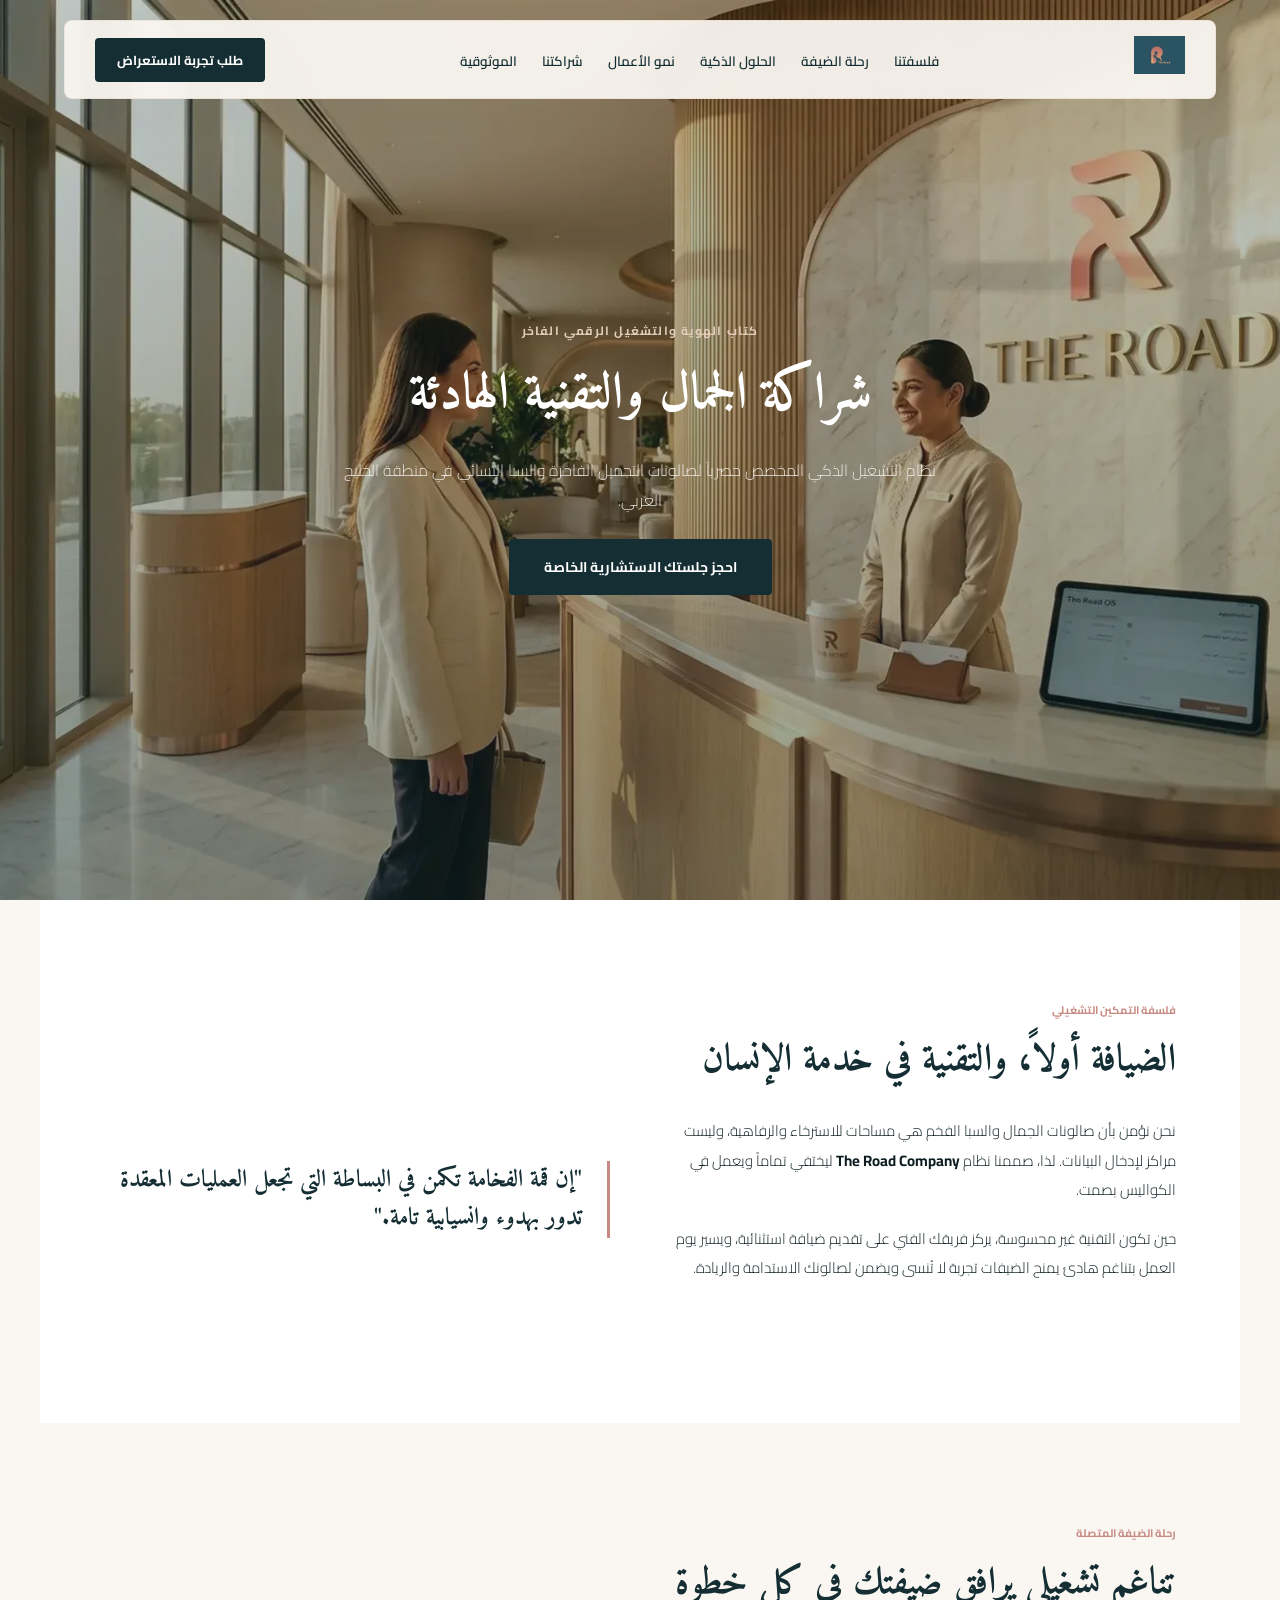
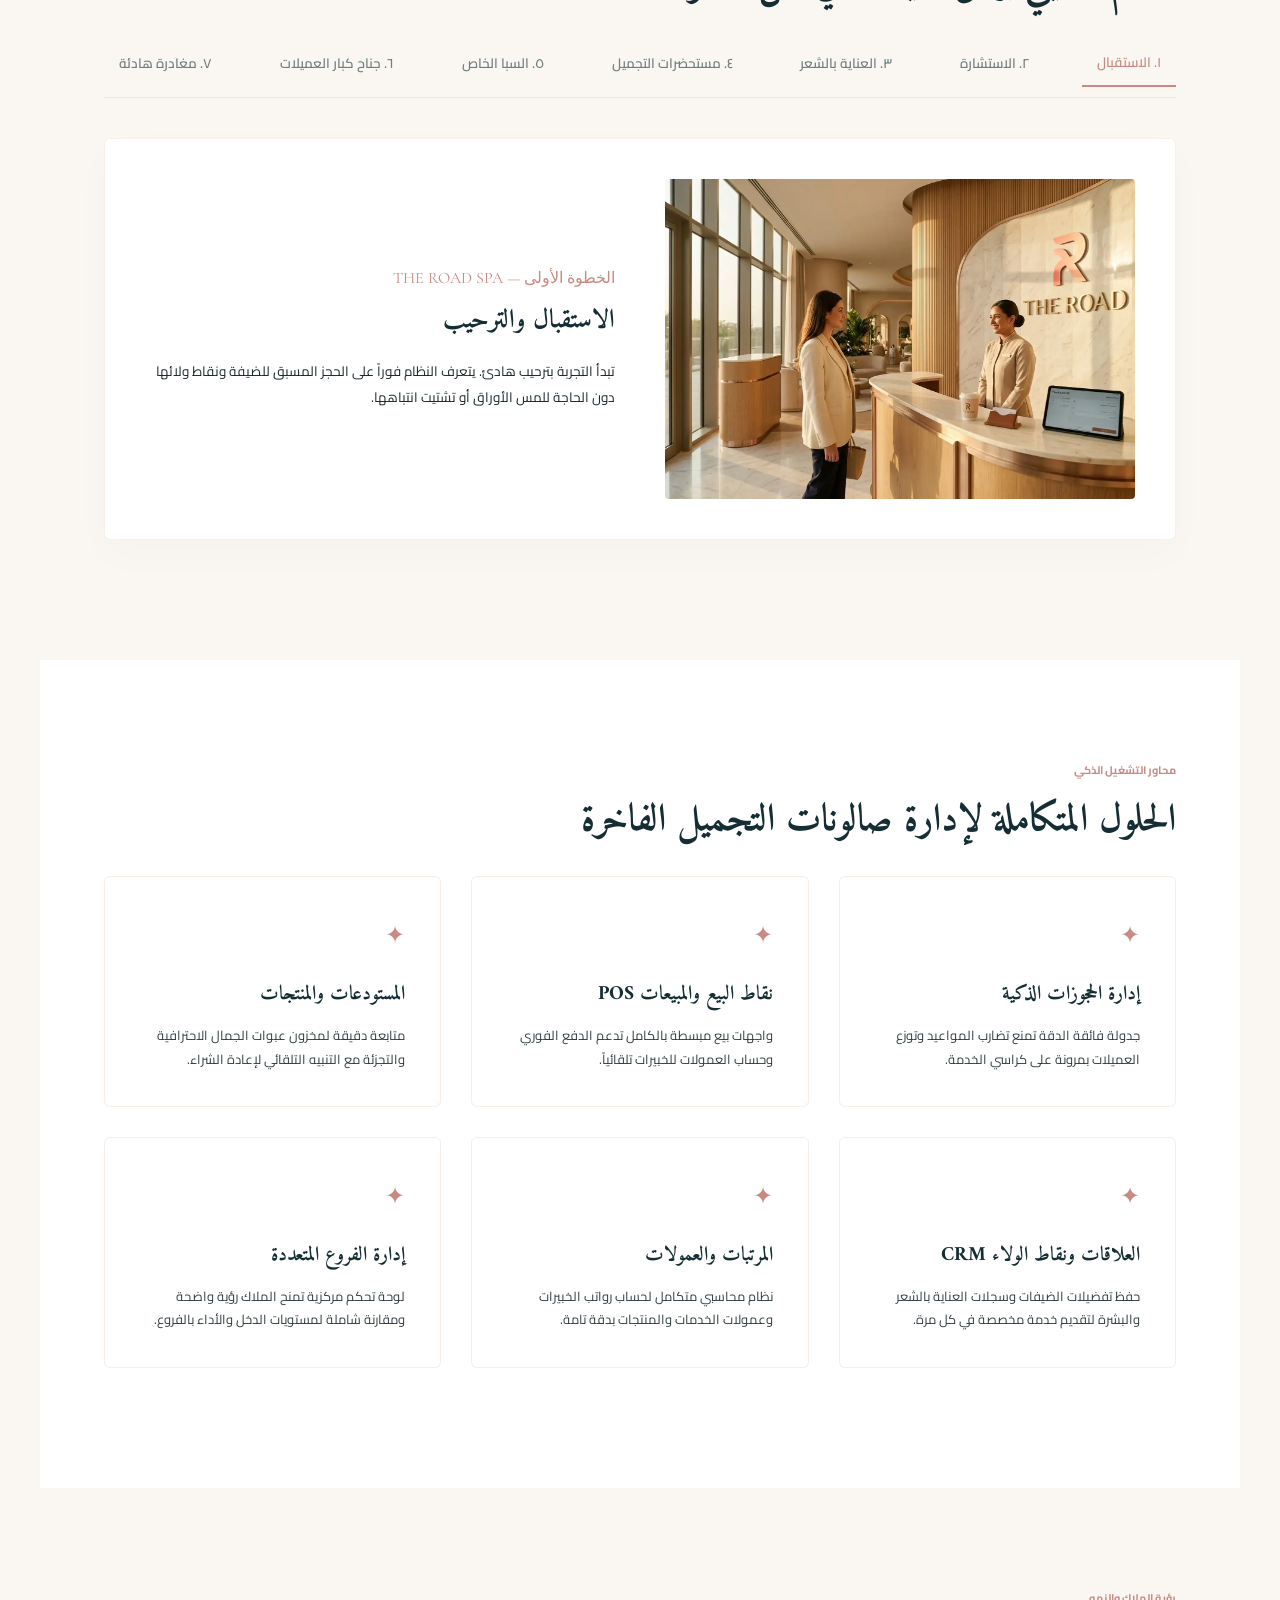
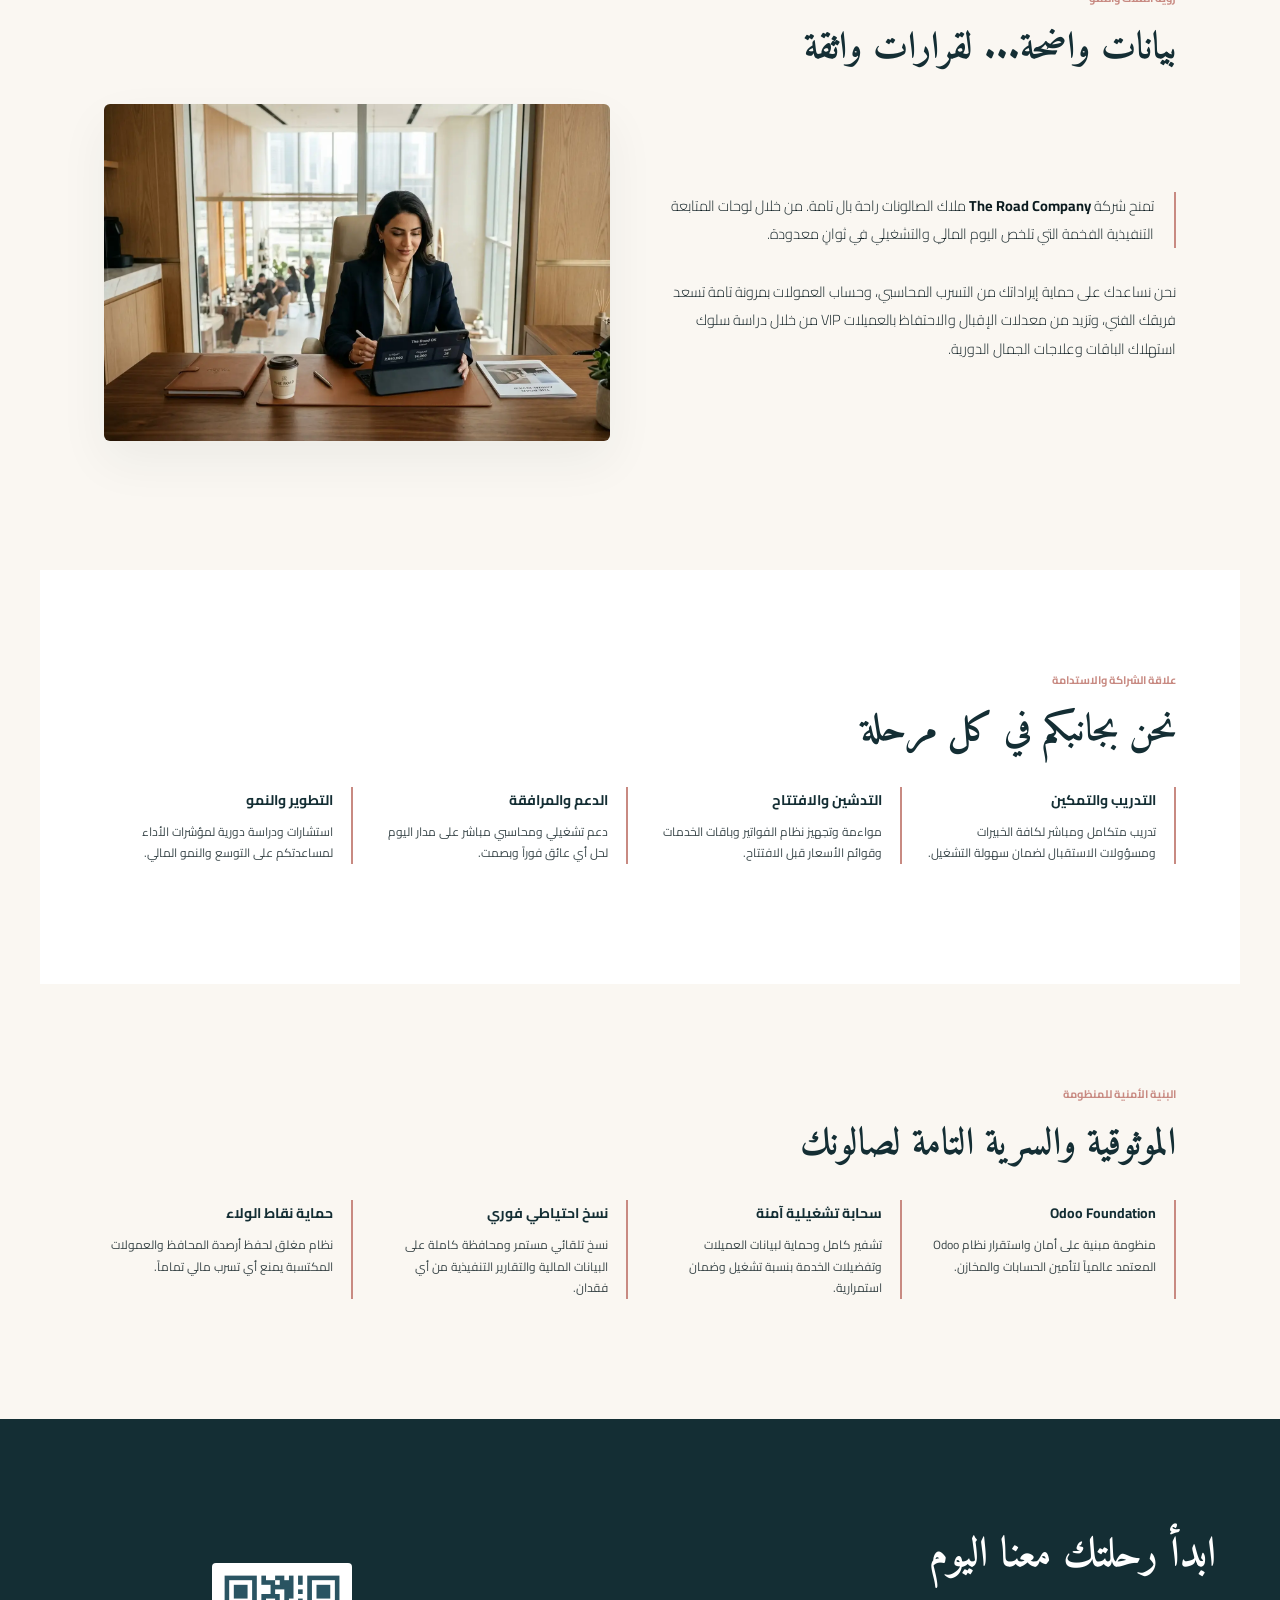
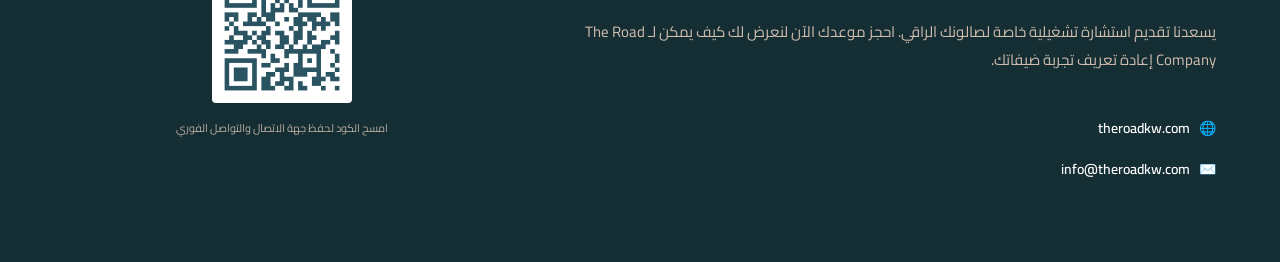
==== commit 9e9275a8: "Remove WhatsApp contact link from landing page index.html" ====
--- a/index.html
+++ b/index.html
@@ -224,9 +224,6 @@
           <a href="mailto:info@theroadkw.com" class="contact-channel-item">
             ✉️ &nbsp; info@theroadkw.com
           </a>
-          <a href="https://wa.me/9651234567" class="contact-channel-item" target="_blank">
-            💬 &nbsp; تواصل معنا عبر واتساب
-          </a>
         </div>
       </div>
       
